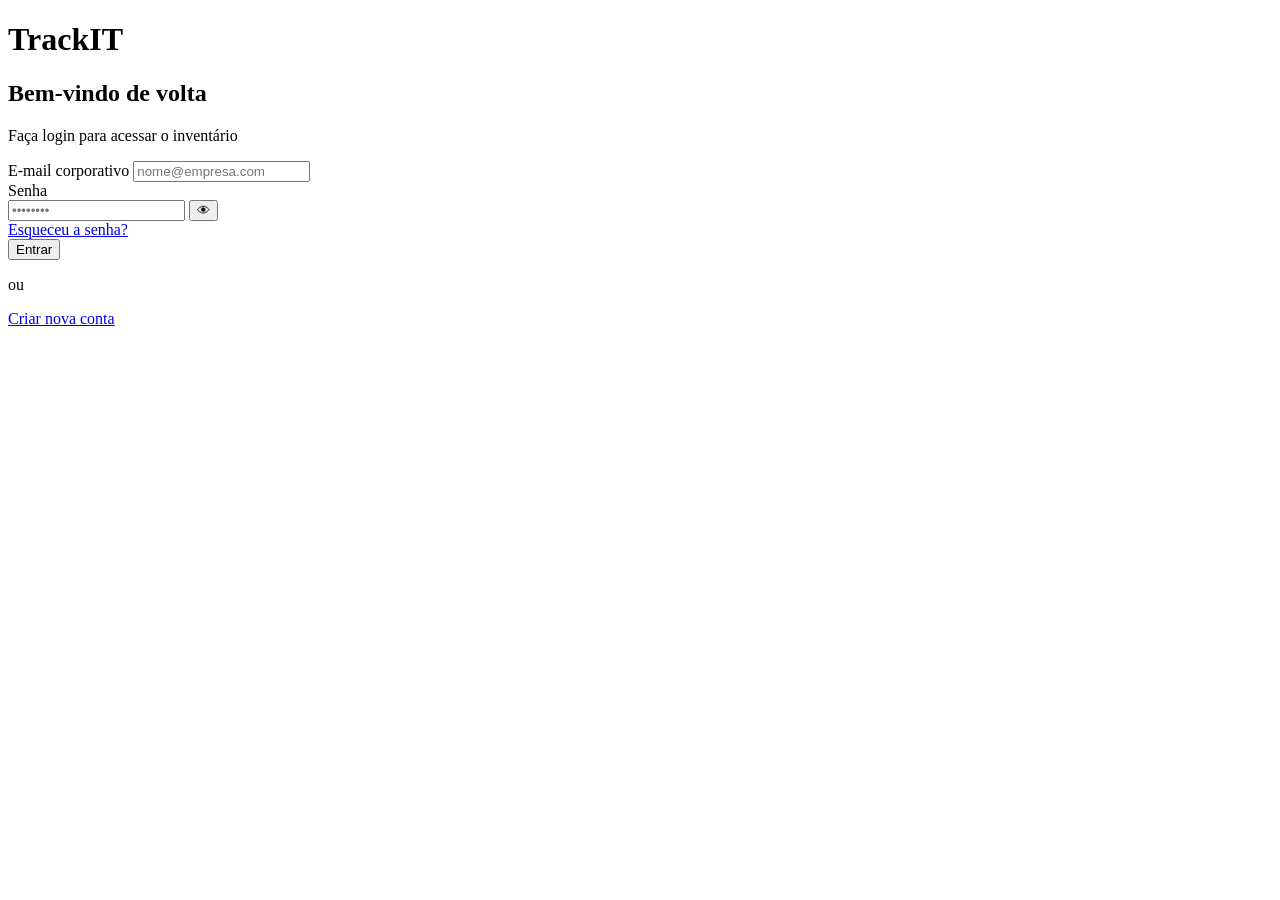
==== src/frontend/index.html @ 5efd4412 "Adicionando pastas para organizar projeto" ====
<!DOCTYPE html>
<html lang="en">
<head>
    <link rel="stylesheet" href="/src/styles/style_index.css">
    <meta charset="UTF-8">
    <meta name="viewport" content="width=device-width, initial-scale=1.0">
    <title>TrackIT</title>
</head>
<body>
    <main class="login-card">
        <header>
            <h1>
                Track<span class="logo-it">IT</span>
            </h1>
            <h2>Bem-vindo de volta</h2>
            <p>Faça login para acessar o inventário</p>
        </header>
        <!-- BACKEND: precisa ajustar a rota
                {email, password}
                a API devolve em caso de sucesso e de erro
                sucesso: 200 + token ou cookie de sessão(backend precisa definir)
                        -> front redireciona pro dashboard 
                erro: 401 + { "message": "E-mail ou senha inválidos" }
                        (mesma mensagem pra e-mail inexistente ou senha errada)
                Erro do servidor: 500 -->
        <form action="/api/auth/login" method="POST">
            <p id="login-error" role="alert" hidden></p>
            <div class="field">
                <label for="email"> E-mail corporativo</label>
                <!-- BACKEND: chega em req.body.email . Validar formato também no servidor. -->
                <input type="email" id="email" name="email" placeholder="nome@empresa.com" required/> 
            </div>            
            <div class="field">
                <label for="password"> Senha</label>
                    <div class="password-wrapper">
                        <!-- BACKEND: chega em req.body.password . comparar com o hash salvo
                        nunca registrar em log, nem devolver em resposta -->
                        <input type="password" id="password" name="password" placeholder="••••••••" required/>
                        <button type="button" aria-label="Mostrar senha">👁</button>
                    </div>
            </div>
            <div class="field-forgot-password">
                <!-- BACKEND: ajustar rota para a página de recuperação de senha -->
                <a href="/esqueci-senha">Esqueceu a senha?</a>
            </div>
            <!-- BACKEND: envia o form, em caso de sucesso entra no dashboard inventário  -->
            <button type="submit" class="btn btn-primary">Entrar</button>
        </form>
        <div class="divider">
            <p>ou</p>
        </div>
        <!-- BACKEND: a definir rota que entra na tela de cadastro -->
        <a href="/cadastro" class="btn btn-outline">Criar nova conta</a>
    </main>
</body>
</html>
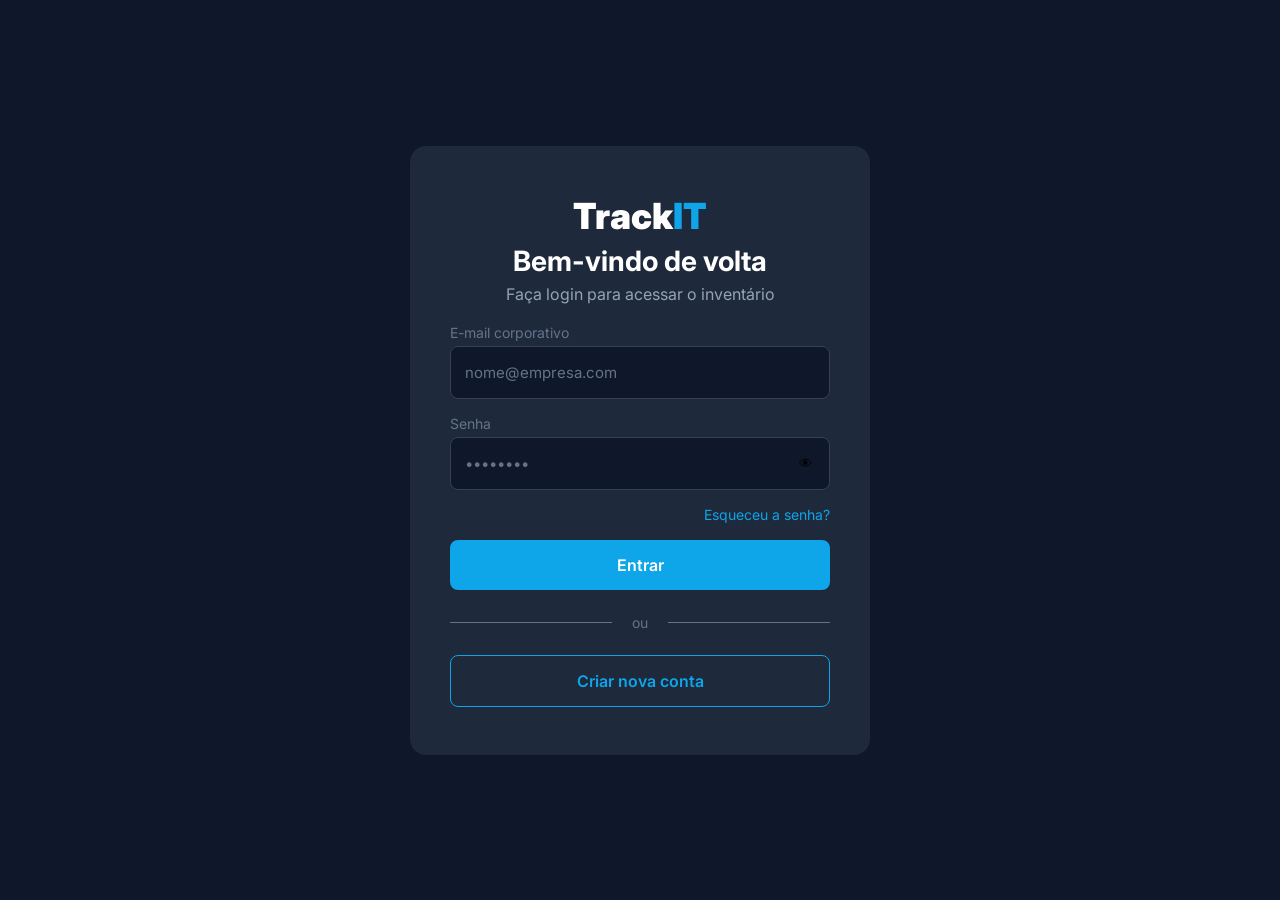
==== commit 3d878bb7: "Adicionando estilo CSS pronto" ====
--- a/src/frontend/index.html
+++ b/src/frontend/index.html
@@ -1,7 +1,10 @@
 <!DOCTYPE html>
-<html lang="en">
+<html lang="pt-BR">
 <head>
-    <link rel="stylesheet" href="/src/styles/style_index.css">
+    <link rel="preconnect" href="https://fonts.googleapis.com">
+    <link rel="preconnect" href="https://fonts.gstatic.com" crossorigin>
+    <link href="https://fonts.googleapis.com/css2?family=Inter:ital,opsz,wght@0,14..32,100..900;1,14..32,100..900&display=swap" rel="stylesheet">
+    <link rel="stylesheet" href="../styles/login.css">
     <meta charset="UTF-8">
     <meta name="viewport" content="width=device-width, initial-scale=1.0">
     <title>TrackIT</title>
@@ -32,12 +35,12 @@
             </div>            
             <div class="field">
                 <label for="password"> Senha</label>
-                    <div class="password-wrapper">
-                        <!-- BACKEND: chega em req.body.password . comparar com o hash salvo
-                        nunca registrar em log, nem devolver em resposta -->
-                        <input type="password" id="password" name="password" placeholder="••••••••" required/>
-                        <button type="button" aria-label="Mostrar senha">👁</button>
-                    </div>
+                <div class="password-wrapper">
+                    <!-- BACKEND: chega em req.body.password . comparar com o hash salvo
+                    nunca registrar em log, nem devolver em resposta -->
+                    <input type="password" id="password" name="password" placeholder="••••••••" required/>
+                    <button type="button" aria-label="Mostrar senha">👁</button>
+                </div>
             </div>
             <div class="field-forgot-password">
                 <!-- BACKEND: ajustar rota para a página de recuperação de senha -->
--- a/src/styles/login.css
+++ b/src/styles/login.css
@@ -0,0 +1,171 @@
+* {
+    box-sizing: border-box;
+    margin: 0;
+}
+
+body {
+    font-family: "Inter", sans-serif;
+    font-style: normal;
+    color: #FFFFFF;
+    background-color: #0F172A;
+    display: flex;
+    justify-content: center;
+    align-items: center;
+    min-height: 100vh;
+    padding: 16px;
+}
+
+.login-card {
+    width: 100%;
+    max-width: 460px;
+    background-color: #1E293B;
+    border-radius: 16px;
+    padding: 48px 40px;
+}
+
+header {
+    text-align: center;
+    margin-bottom: 20px;
+}
+h1 {
+    font-weight: 900;
+    font-size: 36px;
+}
+
+.logo-it {
+    color: #0EA5E9;
+}
+
+h2 {
+    font-weight: 700;
+    font-size: 28px;
+    margin: 6px 0;
+}
+
+header p {
+    color: #94A3B8;
+    font-size: 16px;
+}
+
+.field {
+    margin-bottom: 16px;
+}
+
+label {
+    font-size: 14px;
+    color: #64748B;
+    display: block;
+    margin-bottom: 5px;
+}
+
+input {
+    background-color: #0F172A;
+    border: 1px solid #334155;
+    border-radius: 8px;
+    padding: 16px 14px;
+    width: 100%;
+    color: #fff;
+    font: inherit;
+    font-size: 15px;
+}
+
+input::placeholder {
+    color: #64748B;
+}
+
+input:focus {
+    border-color: #0EA5E9;
+    outline: none;
+}
+
+input::-ms-reveal {
+    display: none;
+}
+
+.password-wrapper {
+    position: relative;
+}
+
+.password-wrapper input {
+    padding-right: 48px;
+}
+
+.password-wrapper button {
+    position: absolute;
+    top: 50%;
+    transform: translateY(-50%);
+    right: 12px;
+    background: none;
+    border: none;
+    cursor: pointer;
+}
+
+.field-forgot-password, .field-forgot-password a {
+    text-align: right;
+    font-size: 14px;
+    color: #0EA5E9;
+    text-decoration: none;
+    margin-bottom: 17px;
+}
+
+.btn {
+    display: block;
+    width: 100%;
+    padding: 15px;
+    border-radius: 8px;
+    font: inherit;
+    font-weight: 600;
+    text-align: center;
+    text-decoration: none;
+    cursor: pointer;
+}
+
+.btn-primary {
+    background-color: #0EA5E9;
+    color: #fff;
+    border: none;
+
+}
+
+.btn-primary:hover {
+    background-color: #0c85bd;
+    color: #c9c9c9;
+    transition: 0.18s;
+}
+
+.btn-outline {
+    background-color: transparent;
+    border: 1px solid #0EA5E9;
+    color: #0EA5E9;
+}
+
+.btn-outline:hover {
+    background-color: #e0dddd;
+    color: #0F172A;
+    border: 1px solid #e0dddd;
+    transition: 0.18s;
+}
+
+
+.divider {
+    margin: 24px 0;
+    display: flex;
+    align-items: center;
+    gap: 20px;
+    color: #64748B;
+    font-size: 14px;
+}
+
+.divider::before {
+    content: "";
+    flex: 1;
+    height: 1px;
+    background-color: #64748B;
+}
+
+.divider::after {
+    content: "";
+    flex: 1;
+    height: 1px;
+    background-color: #64748B;
+}
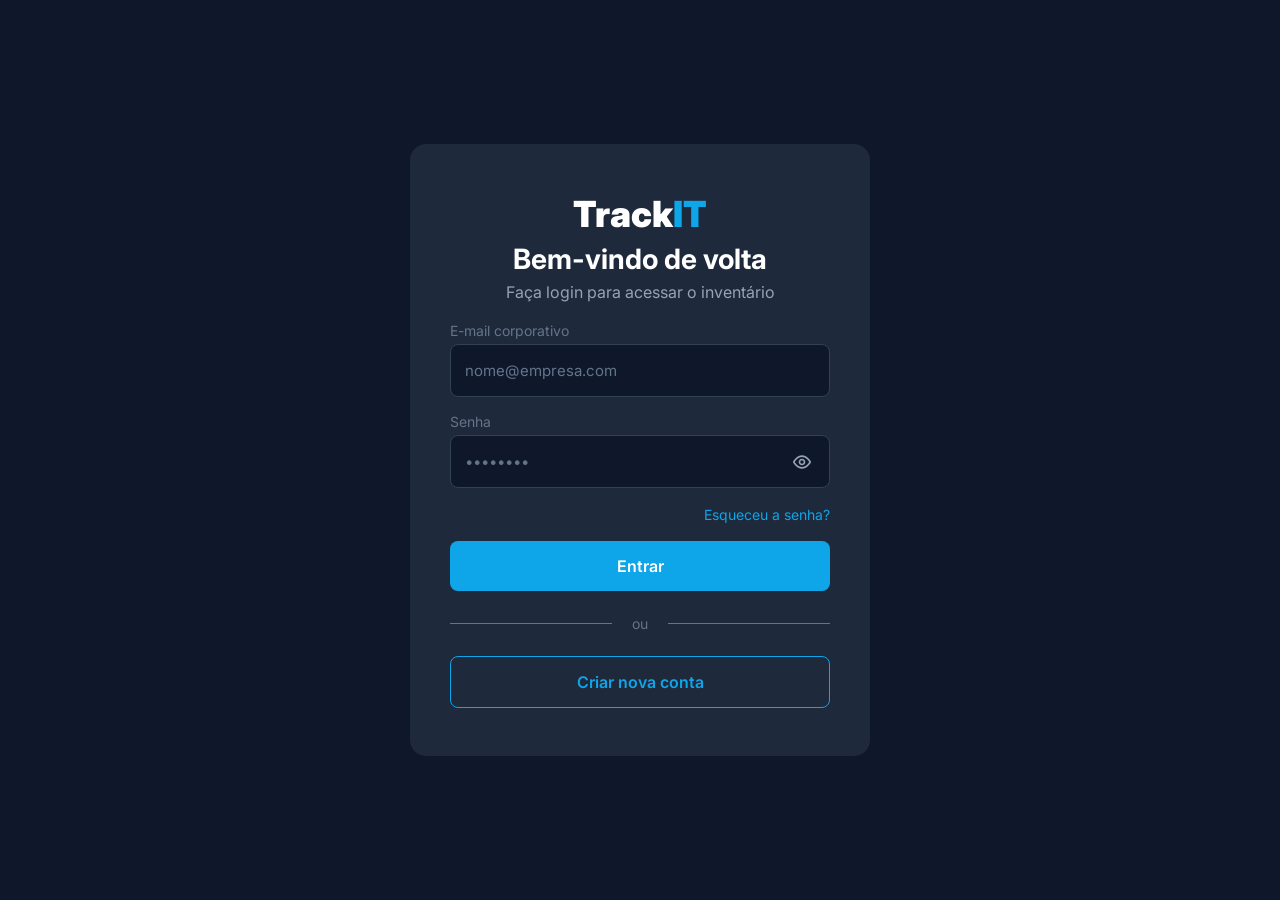
==== commit b65feccd: "Toggle Password funcionando" ====
--- a/src/frontend/index.html
+++ b/src/frontend/index.html
@@ -1,10 +1,11 @@
 <!DOCTYPE html>
 <html lang="pt-BR">
 <head>
+    <link rel="icon" type="image/png" href="./img/icon.png">
     <link rel="preconnect" href="https://fonts.googleapis.com">
     <link rel="preconnect" href="https://fonts.gstatic.com" crossorigin>
     <link href="https://fonts.googleapis.com/css2?family=Inter:ital,opsz,wght@0,14..32,100..900;1,14..32,100..900&display=swap" rel="stylesheet">
-    <link rel="stylesheet" href="../styles/login.css">
+    <link rel="stylesheet" href="../frontend/styles/login.css">
     <meta charset="UTF-8">
     <meta name="viewport" content="width=device-width, initial-scale=1.0">
     <title>TrackIT</title>
@@ -39,7 +40,9 @@
                     <!-- BACKEND: chega em req.body.password . comparar com o hash salvo
                     nunca registrar em log, nem devolver em resposta -->
                     <input type="password" id="password" name="password" placeholder="••••••••" required/>
-                    <button type="button" aria-label="Mostrar senha">👁</button>
+                    <button type="button" aria-label="Mostrar senha" id="toggle-password">
+                    <img src="img/svg/eye-password-view.svg" class="gray-color" alt="">
+                    </button>
                 </div>
             </div>
             <div class="field-forgot-password">
@@ -55,5 +58,7 @@
         <!-- BACKEND: a definir rota que entra na tela de cadastro -->
         <a href="/cadastro" class="btn btn-outline">Criar nova conta</a>
     </main>
+
+    <script src="./javascript/login.js"></script>
 </body>
 </html>
--- a/src/frontend/styles/login.css
+++ b/src/frontend/styles/login.css
@@ -0,0 +1,182 @@
+* {
+    box-sizing: border-box;
+    margin: 0;
+}
+
+body {
+    font-family: "Inter", sans-serif;
+    font-style: normal;
+    color: #FFFFFF;
+    background-color: #0F172A;
+    display: flex;
+    justify-content: center;
+    align-items: center;
+    min-height: 100vh;
+    padding: 16px;
+}
+
+.login-card {
+    width: 100%;
+    max-width: 460px;
+    background-color: #1E293B;
+    border-radius: 16px;
+    padding: 48px 40px;
+}
+
+header {
+    text-align: center;
+    margin-bottom: 20px;
+}
+h1 {
+    font-weight: 900;
+    font-size: 36px;
+}
+
+.logo-it {
+    color: #0EA5E9;
+}
+
+h2 {
+    font-weight: 700;
+    font-size: 28px;
+    margin: 6px 0;
+}
+
+header p {
+    color: #94A3B8;
+    font-size: 16px;
+}
+
+.field {
+    margin-bottom: 16px;
+}
+
+label {
+    font-size: 14px;
+    color: #64748B;
+    display: block;
+    margin-bottom: 5px;
+}
+
+input {
+    background-color: #0F172A;
+    border: 1px solid #334155;
+    border-radius: 8px;
+    padding: 16px 14px;
+    width: 100%;
+    color: #fff;
+    font: inherit;
+    font-size: 15px;
+}
+
+input::placeholder {
+    color: #64748B;
+}
+
+input:focus {
+    border-color: #0EA5E9;
+    outline: none;
+}
+
+input::-ms-reveal {
+    display: none;
+}
+
+
+.password-wrapper {
+    position: relative;
+}
+
+.password-wrapper input {
+    padding-right: 48px;
+}
+
+.password-wrapper img {
+    width: 20px;
+    height: 20px;
+    display: block;
+}
+
+.gray-color {
+    filter: invert(77%) 
+            sepia(6%) 
+            saturate(880%) 
+            hue-rotate(176deg) 
+            brightness(82%) 
+            contrast(95%);
+}
+
+.password-wrapper button {
+    position: absolute;
+    top: 50%;
+    transform: translateY(-50%);
+    right: 12px;
+    background: none;
+    border: none;
+    cursor: pointer;
+}
+
+.field-forgot-password {
+    text-align: right;
+    margin-bottom: 17px;
+}
+
+.field-forgot-password a {
+    font-size: 14px;
+    color: #0EA5E9;
+    text-decoration: none;
+}
+
+.btn {
+    display: block;
+    width: 100%;
+    padding: 15px;
+    border-radius: 8px;
+    font: inherit;
+    font-weight: 600;
+    text-align: center;
+    text-decoration: none;
+    cursor: pointer;
+}
+
+.btn-primary {
+    background-color: #0EA5E9;
+    color: #fff;
+    border: none;
+    transition: 0.18s;
+}
+
+.btn-primary:hover {
+    background-color: #0c85bd;
+    color: #e0e0e0;
+}
+
+.btn-outline {
+    background-color: transparent;
+    border: 1px solid #0EA5E9;
+    color: #0EA5E9;
+    transition: 0.18s;
+}
+
+.btn-outline:hover {
+    background-color: #e0dddd;
+    color: #0F172A;
+    border: 1px solid #e0dddd;
+}
+
+
+.divider {
+    margin: 24px 0;
+    display: flex;
+    align-items: center;
+    gap: 20px;
+    color: #64748B;
+    font-size: 14px;
+}
+
+.divider::before, .divider::after {
+    content: "";
+    flex: 1;
+    height: 1px;
+    background-color: #64748B;
+}
